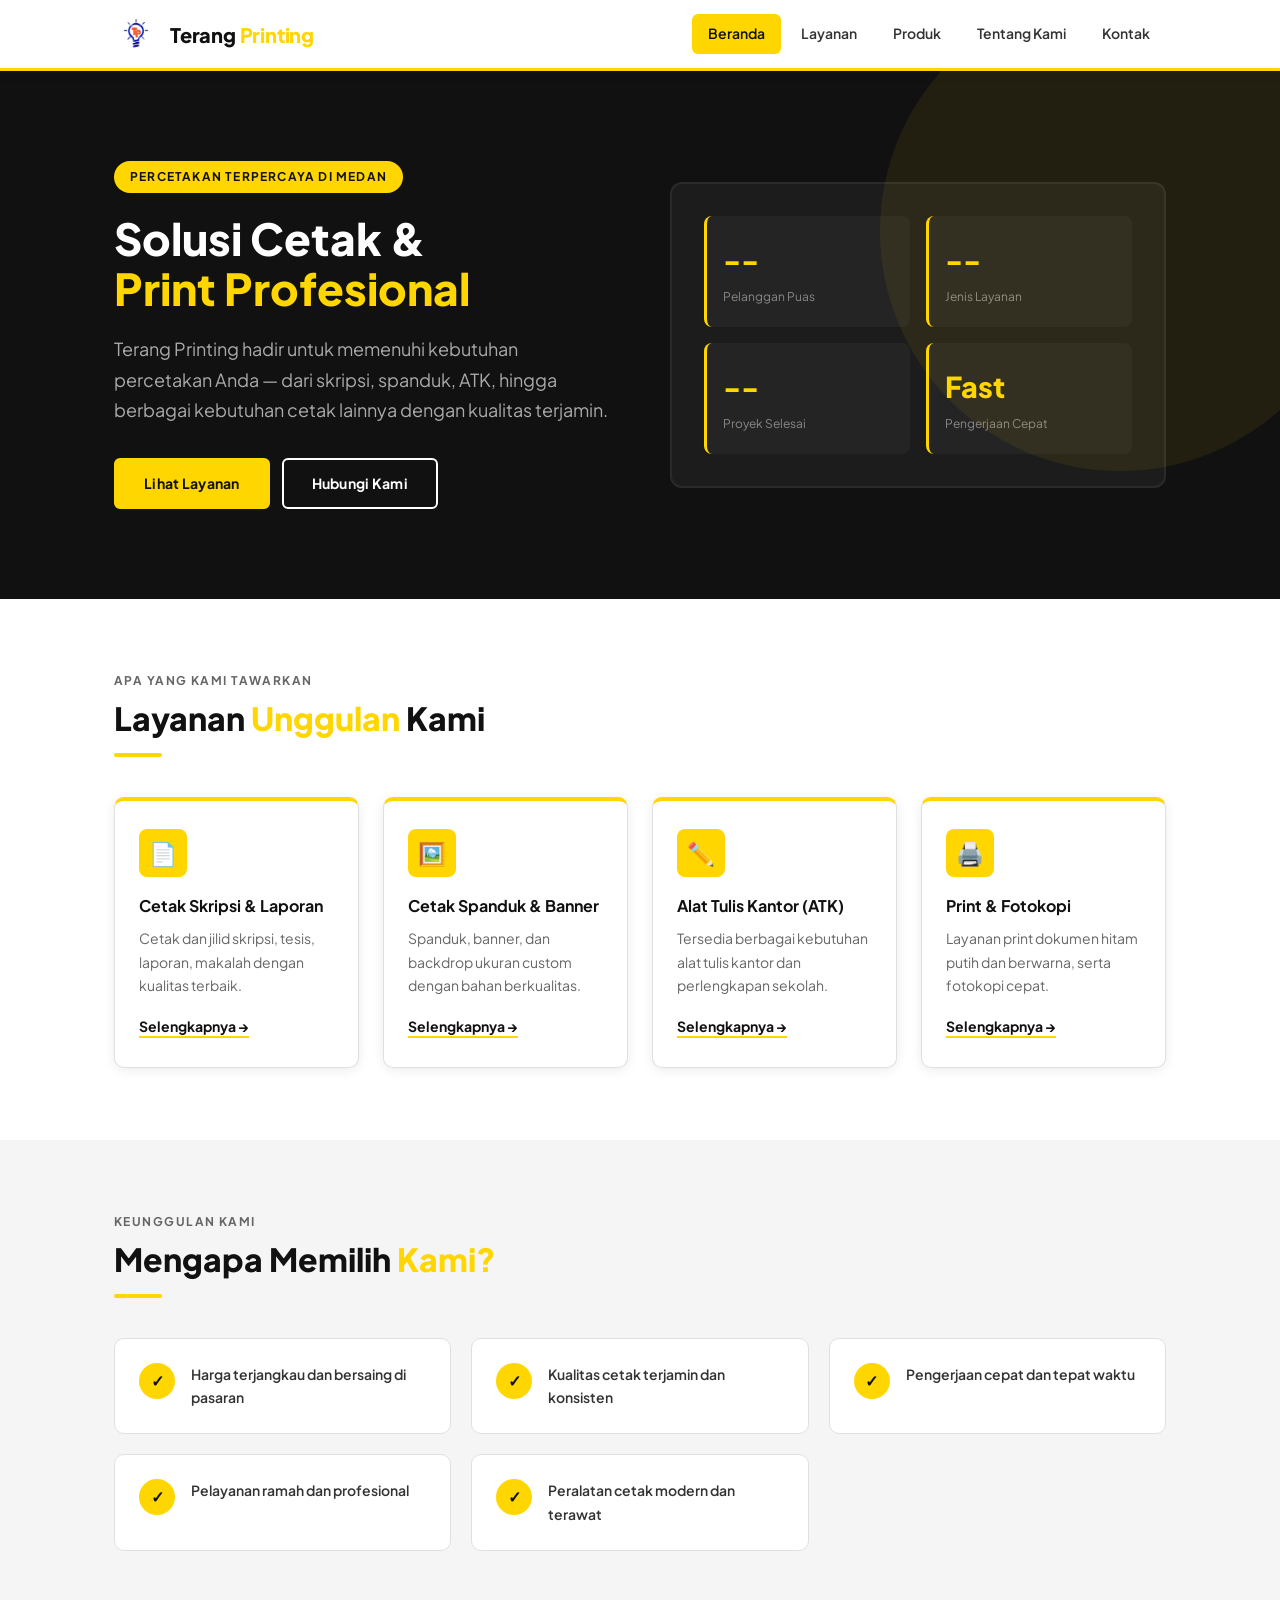
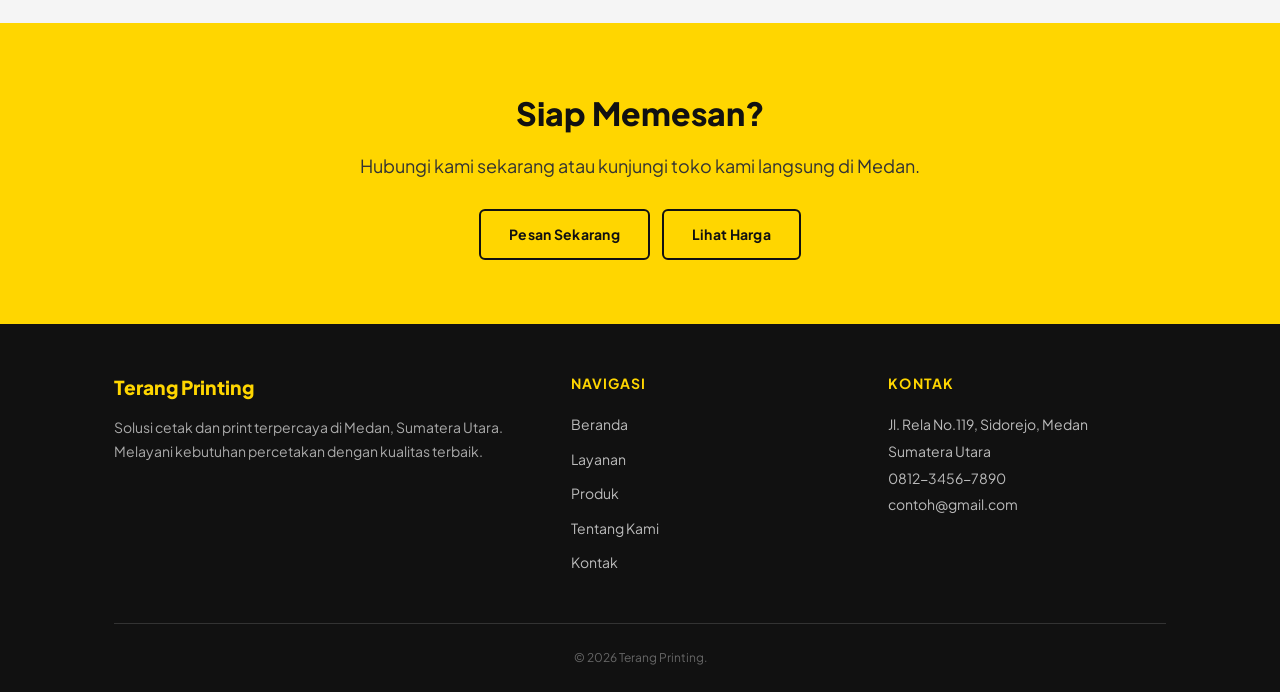
==== index.html @ 4d6fb4cc "SEO UPDATE: ADD GOOGLE SITE VERIFIVATION" ====
<!DOCTYPE html>
<html lang="id">

<head>
  <meta charset="UTF-8" />
  <meta name="viewport" content="width=device-width, initial-scale=1.0" />
  <meta name="google-site-verification" content="Sm_hhHyNmkh7zAwEBxvKxPh6xJ2yuHu2KtRw3xgrNfQ" />
  <title>Terang Printing - Beranda</title>
  <link rel="shortcut icon" href="logo.png" type="image/x-icon">
  <meta name="description"
    content="Terang Printing - Solusi cetak dan print terpercaya di Medan. Layanan skripsi, spanduk, ATK, dan lainnya." />
  <link rel="stylesheet" href="style/style.css" />
</head>

<body>

  <!-- ===== HEADER ===== -->
  <header>
    <div class="container header-inner">
      <div class="brand">
        <img src="logo.png" alt="Logo Terang Printing" />
        <a href="index.html"><span class="brand-name">Terang <span>Printing</span></span></a>
      </div>
      <nav aria-label="Navigasi Utama">
        <ul>
          <li><a href="index.html" aria-current="page">Beranda</a></li>
          <li><a href="layanan.html">Layanan</a></li>
          <li><a href="produk.html">Produk</a></li>
          <li><a href="tentang.html">Tentang Kami</a></li>
          <li><a href="kontak.html">Kontak</a></li>
        </ul>
      </nav>
    </div>
  </header>

  <main>

    <!-- ===== HERO ===== -->
    <section class="hero" aria-labelledby="hero-heading">
      <div class="container">
        <div class="hero-inner">
          <div>
            <div class="hero-badge">Percetakan Terpercaya di Medan</div>
            <h2 id="hero-heading" class="hero-title">
              Solusi Cetak &amp;<br><span>Print Profesional</span>
            </h2>
            <p class="hero-desc">
              Terang Printing hadir untuk memenuhi kebutuhan percetakan Anda — dari skripsi,
              spanduk, ATK, hingga berbagai kebutuhan cetak lainnya dengan kualitas terjamin.
            </p>
            <div class="hero-actions">
              <a href="layanan.html" class="btn btn-primary">Lihat Layanan</a>
              <a href="kontak.html" class="btn btn-outline-white">Hubungi Kami</a>
            </div>
          </div>
          <div class="hero-visual" aria-hidden="true">
            <div class="hero-stat">
              <div class="hero-stat-num">--</div>
              <div class="hero-stat-label">Pelanggan Puas</div>
            </div>
            <div class="hero-stat">
              <div class="hero-stat-num">--</div>
              <div class="hero-stat-label">Jenis Layanan</div>
            </div>
            <div class="hero-stat">
              <div class="hero-stat-num">--</div>
              <div class="hero-stat-label">Proyek Selesai</div>
            </div>
            <div class="hero-stat">
              <div class="hero-stat-num">Fast</div>
              <div class="hero-stat-label">Pengerjaan Cepat</div>
            </div>
          </div>
        </div>
      </div>
    </section>

    <!-- ===== LAYANAN UNGGULAN ===== -->
    <section class="section" aria-labelledby="layanan-heading">
      <div class="container">
        <div class="section-label">Apa yang kami tawarkan</div>
        <div class="section-title" id="layanan-heading">Layanan <span>Unggulan</span> Kami</div>
        <div class="section-divider"></div>

        <div class="services-grid">
          <div class="service-card">
            <div class="service-icon">📄</div>
            <h3>Cetak Skripsi &amp; Laporan</h3>
            <p>Cetak dan jilid skripsi, tesis, laporan, makalah dengan kualitas terbaik.</p>
            <a href="layanan.html#skripsi" class="service-link">Selengkapnya →</a>
          </div>
          <div class="service-card">
            <div class="service-icon">🖼️</div>
            <h3>Cetak Spanduk &amp; Banner</h3>
            <p>Spanduk, banner, dan backdrop ukuran custom dengan bahan berkualitas.</p>
            <a href="layanan.html#spanduk" class="service-link">Selengkapnya →</a>
          </div>
          <div class="service-card">
            <div class="service-icon">✏️</div>
            <h3>Alat Tulis Kantor (ATK)</h3>
            <p>Tersedia berbagai kebutuhan alat tulis kantor dan perlengkapan sekolah.</p>
            <a href="produk.html" class="service-link">Selengkapnya →</a>
          </div>
          <div class="service-card">
            <div class="service-icon">🖨️</div>
            <h3>Print &amp; Fotokopi</h3>
            <p>Layanan print dokumen hitam putih dan berwarna, serta fotokopi cepat.</p>
            <a href="layanan.html#print" class="service-link">Selengkapnya →</a>
          </div>
        </div>
      </div>
    </section>

    <!-- ===== KEUNGGULAN ===== -->
    <section class="section section--gray" aria-labelledby="keunggulan-heading">
      <div class="container">
        <div class="section-label">Keunggulan kami</div>
        <div class="section-title" id="keunggulan-heading">Mengapa Memilih <span>Kami?</span></div>
        <div class="section-divider"></div>

        <div class="why-grid">
          <div class="why-item">
            <div class="why-check" aria-hidden="true">✓</div>
            <p>Harga terjangkau dan bersaing di pasaran</p>
          </div>
          <div class="why-item">
            <div class="why-check" aria-hidden="true">✓</div>
            <p>Kualitas cetak terjamin dan konsisten</p>
          </div>
          <div class="why-item">
            <div class="why-check" aria-hidden="true">✓</div>
            <p>Pengerjaan cepat dan tepat waktu</p>
          </div>
          <div class="why-item">
            <div class="why-check" aria-hidden="true">✓</div>
            <p>Pelayanan ramah dan profesional</p>
          </div>
          <div class="why-item">
            <div class="why-check" aria-hidden="true">✓</div>
            <p>Peralatan cetak modern dan terawat</p>
          </div>
        </div>
      </div>
    </section>

    <!-- ===== CTA ===== -->
    <section class="cta-banner" aria-labelledby="cta-heading">
      <div class="container">
        <h2 id="cta-heading">Siap Memesan?</h2>
        <p>Hubungi kami sekarang atau kunjungi toko kami langsung di Medan.</p>
        <div class="cta-banner-actions">
          <a href="kontak.html" class="btn btn-outline">Pesan Sekarang</a>
          <a href="layanan.html" class="btn btn-outline">Lihat Harga</a>
        </div>
      </div>
    </section>

  </main>

  <!-- ===== FOOTER ===== -->
  <footer>
    <div class="container">
      <div class="footer-grid">
        <div>
          <div class="footer-brand-name">Terang Printing</div>
          <p class="footer-desc">Solusi cetak dan print terpercaya di Medan, Sumatera Utara. Melayani kebutuhan
            percetakan dengan kualitas terbaik.</p>
        </div>
        <div class="footer-col">
          <h4>Navigasi</h4>
          <ul>
            <li><a href="index.html">Beranda</a></li>
            <li><a href="layanan.html">Layanan</a></li>
            <li><a href="produk.html">Produk</a></li>
            <li><a href="tentang.html">Tentang Kami</a></li>
            <li><a href="kontak.html">Kontak</a></li>
          </ul>
        </div>
        <div class="footer-col">
          <h4>Kontak</h4>
          <address>
            Jl. Rela No.119, Sidorejo, Medan<br />
            Sumatera Utara<br />
            <a href="tel:+6281234567890">0812-3456-7890</a><br />
            <a href="mailto:contoh@gmail.com">contoh@gmail.com</a>
          </address>
        </div>
      </div>
      <div class="footer-bottom">
        <p>&copy; 2026 Terang Printing.</p>
      </div>
    </div>
  </footer>

</body>

</html>
---- style/style.css ----
@import url('https://fonts.googleapis.com/css2?family=Plus+Jakarta+Sans:wght@400;500;600;700;800&display=swap');

/* =============================================
   TERANG PRINTING — style.css
   Palet  : Kuning (#FFD600) · Putih (#FFFFFF) · Hitam (#111111)
   Font   : Plus Jakarta Sans (Google Fonts)
   =============================================

   CARA EDIT CEPAT
   ---------------
   Warna utama (kuning)  → --clr-yellow
   Warna teks utama      → --clr-black
   Warna abu-abu terang  → --clr-gray-light
   Ukuran font body      → --fs-base
   Lebar konten maks     → --max-w
   Jarak antar section   → .section { padding: ... }
============================================= */


/* ── ROOT VARIABLES ─────────────────────────── */
:root {
  /* Warna */
  --clr-yellow      : #FFD600;
  --clr-yellow-dark : #E6C000;
  --clr-black       : #111111;
  --clr-gray-dark   : #333333;
  --clr-gray        : #666666;
  --clr-gray-light  : #F5F5F5;
  --clr-border      : #E0E0E0;
  --clr-white       : #FFFFFF;

  /* Ukuran Font */
  --fs-xs   : 0.75rem;    /* 12px */
  --fs-sm   : 0.875rem;   /* 14px */
  --fs-base : 1rem;       /* 16px */
  --fs-md   : 1.125rem;   /* 18px */
  --fs-lg   : 1.5rem;     /* 24px */
  --fs-xl   : 2rem;       /* 32px */
  --fs-2xl  : 2.75rem;    /* 44px */

  /* Lain-lain */
  --radius  : 6px;
  --shadow  : 0 2px 12px rgba(0, 0, 0, 0.08);
  --max-w   : 1100px;
}


/* ── RESET ──────────────────────────────────── */
*, *::before, *::after {
  box-sizing: border-box;
  margin: 0;
  padding: 0;
}
html { scroll-behavior: smooth; }
body {
  font-family: 'Plus Jakarta Sans', sans-serif;
  font-size: var(--fs-base);
  color: var(--clr-black);
  background: var(--clr-white);
  line-height: 1.65;
}
img { display: block; max-width: 100%; }
a { text-decoration: none; color: inherit; }
ul, ol { list-style: none; }


/* ── UTILITY ────────────────────────────────── */
.container {
  max-width: var(--max-w);
  margin: 0 auto;
  padding: 0 24px;
}

/* Section umum */
.section { padding: 72px 0; }
.section--gray { background: var(--clr-gray-light); }

/* Label kecil di atas judul section */
.section-label {
  font-size: var(--fs-xs);
  font-weight: 700;
  text-transform: uppercase;
  letter-spacing: 0.12em;
  color: var(--clr-gray);
  margin-bottom: 8px;
}

/* Judul section */
.section-title {
  font-size: var(--fs-xl);
  font-weight: 800;
  color: var(--clr-black);
  line-height: 1.2;
}
.section-title span { color: var(--clr-yellow); }

/* Garis pembatas kuning di bawah judul */
.section-divider {
  width: 48px;
  height: 4px;
  background: var(--clr-yellow);
  margin: 16px 0 32px;
  border-radius: 2px;
}


/* ── TOMBOL (BUTTONS) ───────────────────────── */
.btn {
  display: inline-block;
  padding: 12px 28px;
  border-radius: var(--radius);
  font-weight: 700;
  font-size: var(--fs-sm);
  cursor: pointer;
  border: 2px solid transparent;
  letter-spacing: 0.02em;
  font-family: inherit;
}

/* Tombol kuning (utama) */
.btn-primary {
  background: var(--clr-yellow);
  color: var(--clr-black);
  border-color: var(--clr-yellow);
}
.btn-primary:hover {
  background: var(--clr-yellow-dark);
  border-color: var(--clr-yellow-dark);
}

/* Tombol outline hitam */
.btn-outline {
  background: transparent;
  color: var(--clr-black);
  border-color: var(--clr-black);
}
.btn-outline:hover {
  background: var(--clr-black);
  color: var(--clr-white);
}

/* Tombol outline putih (untuk latar gelap) */
.btn-outline-white {
  background: transparent;
  color: var(--clr-white);
  border-color: var(--clr-white);
}
.btn-outline-white:hover {
  background: var(--clr-white);
  color: var(--clr-black);
}


/* ── HEADER ─────────────────────────────────── */
header {
  position: sticky;
  top: 0;
  z-index: 100;
  background: var(--clr-white);
  border-bottom: 3px solid var(--clr-yellow);
  box-shadow: var(--shadow);
}

.header-inner {
  display: flex;
  align-items: center;
  justify-content: space-between;
  height: 68px;
}

/* Brand / Logo */
.brand {
  display: flex;
  align-items: center;
  gap: 12px;
}
.brand-name {
  font-size: 1.25rem;
  font-weight: 800;
  color: var(--clr-black);
  letter-spacing: -0.01em;
}
.brand-name span { color: var(--clr-yellow); }

/* Navigasi */
header nav ul {
  display: flex;
  gap: 4px;
  align-items: center;
}
header nav ul li a {
  display: block;
  padding: 8px 16px;
  font-size: var(--fs-sm);
  font-weight: 600;
  color: var(--clr-gray-dark);
  border-radius: var(--radius);
}
header nav ul li a:hover {
  color: var(--clr-black);
  background: var(--clr-gray-light);
}
header nav ul li a[aria-current="page"] {
  color: var(--clr-black);
  background: var(--clr-yellow);
}


/* ── PAGE BANNER (judul atas tiap halaman) ──── */
.page-banner {
  background: var(--clr-yellow);
  padding: 48px 0;
  border-bottom: 3px solid var(--clr-yellow-dark);
}
.page-banner h1 {
  font-size: var(--fs-xl);
  font-weight: 800;
  color: var(--clr-black);
}
.page-banner p {
  font-size: var(--fs-md);
  color: var(--clr-gray-dark);
  margin-top: 8px;
  max-width: 560px;
}


/* ── FOOTER ─────────────────────────────────── */
footer {
  background: var(--clr-black);
  color: var(--clr-white);
  padding: 48px 0 24px;
}

.footer-grid {
  display: grid;
  grid-template-columns: 1.5fr 1fr 1fr;
  gap: 40px;
  padding-bottom: 40px;
  border-bottom: 1px solid #333;
}

.footer-brand-name {
  font-size: 1.2rem;
  font-weight: 800;
  color: var(--clr-yellow);
  margin-bottom: 12px;
}

.footer-desc {
  font-size: var(--fs-sm);
  color: #aaa;
  line-height: 1.7;
}

.footer-col h4 {
  font-size: var(--fs-sm);
  font-weight: 700;
  color: var(--clr-yellow);
  margin-bottom: 16px;
  text-transform: uppercase;
  letter-spacing: 0.08em;
}

.footer-col ul li { margin-bottom: 8px; }
.footer-col ul li a { font-size: var(--fs-sm); color: #bbb; }
.footer-col ul li a:hover { color: var(--clr-yellow); }

.footer-col address {
  font-style: normal;
  font-size: var(--fs-sm);
  color: #bbb;
  line-height: 1.9;
}
.footer-col address a { color: #bbb; }
.footer-col address a:hover { color: var(--clr-yellow); }

.footer-bottom {
  padding-top: 24px;
  text-align: center;
  font-size: var(--fs-xs);
  color: #666;
}


/* =============================================
   BERANDA (index.html)
============================================= */

/* Hero */
.hero {
  background: var(--clr-black);
  padding: 90px 0;
  position: relative;
  overflow: hidden;
}
.hero::before {
  content: '';
  position: absolute;
  right: -80px; top: -80px;
  width: 480px; height: 480px;
  border-radius: 50%;
  background: var(--clr-yellow);
  opacity: 0.07;
}

.hero-inner {
  display: grid;
  grid-template-columns: 1fr 1fr;
  gap: 60px;
  align-items: center;
}

.hero-badge {
  display: inline-block;
  background: var(--clr-yellow);
  color: var(--clr-black);
  font-size: var(--fs-xs);
  font-weight: 700;
  text-transform: uppercase;
  letter-spacing: 0.1em;
  padding: 6px 16px;
  border-radius: 100px;
  margin-bottom: 20px;
}

.hero-title {
  font-size: var(--fs-2xl);
  font-weight: 800;
  color: var(--clr-white);
  line-height: 1.15;
  margin-bottom: 20px;
}
.hero-title span { color: var(--clr-yellow); }

.hero-desc {
  color: #aaa;
  font-size: var(--fs-md);
  margin-bottom: 32px;
  line-height: 1.7;
}

.hero-actions {
  display: flex;
  gap: 12px;
  flex-wrap: wrap;
}

/* Kotak statistik di sisi kanan hero */
.hero-visual {
  background: #1c1c1c;
  border-radius: 12px;
  border: 2px solid #2a2a2a;
  padding: 32px;
  display: grid;
  grid-template-columns: 1fr 1fr;
  gap: 16px;
}

.hero-stat {
  background: #242424;
  border-radius: 8px;
  padding: 20px 16px;
  border-left: 3px solid var(--clr-yellow);
}
.hero-stat-num {
  font-size: 1.8rem;
  font-weight: 800;
  color: var(--clr-yellow);
}
.hero-stat-label {
  font-size: var(--fs-xs);
  color: #888;
  margin-top: 4px;
}

/* Grid kartu layanan */
.services-grid {
  display: grid;
  grid-template-columns: repeat(4, 1fr);
  gap: 24px;
  margin-top: 40px;
}

.service-card {
  background: var(--clr-white);
  border: 1.5px solid var(--clr-border);
  border-radius: 10px;
  padding: 28px 24px;
  border-top: 4px solid var(--clr-yellow);
  box-shadow: var(--shadow);
}

.service-icon {
  width: 48px; height: 48px;
  background: var(--clr-yellow);
  border-radius: 8px;
  display: flex; align-items: center; justify-content: center;
  font-size: 1.4rem;
  margin-bottom: 16px;
}

.service-card h3 { font-size: var(--fs-base); font-weight: 700; margin-bottom: 8px; }
.service-card p  { font-size: var(--fs-sm); color: var(--clr-gray); margin-bottom: 16px; }
.service-link { font-size: var(--fs-sm); font-weight: 700; color: var(--clr-black); border-bottom: 2px solid var(--clr-yellow); padding-bottom: 1px; }

/* Grid "Mengapa Memilih Kami" */
.why-grid {
  display: grid;
  grid-template-columns: repeat(3, 1fr);
  gap: 20px;
  margin-top: 40px;
}

.why-item {
  display: flex; gap: 16px; align-items: flex-start;
  background: var(--clr-white);
  border: 1.5px solid var(--clr-border);
  border-radius: 10px;
  padding: 24px;
}

.why-check {
  width: 36px; height: 36px;
  background: var(--clr-yellow);
  border-radius: 50%;
  display: flex; align-items: center; justify-content: center;
  font-size: 1rem; font-weight: 800;
  flex-shrink: 0;
}

.why-item p { font-size: var(--fs-sm); font-weight: 600; color: var(--clr-gray-dark); }

/* Banner CTA */
.cta-banner {
  background: var(--clr-yellow);
  padding: 64px 0;
  text-align: center;
}
.cta-banner h2 { font-size: var(--fs-xl); font-weight: 800; color: var(--clr-black); margin-bottom: 12px; }
.cta-banner p  { font-size: var(--fs-md); color: var(--clr-gray-dark); margin-bottom: 28px; }
.cta-banner-actions { display: flex; gap: 12px; justify-content: center; }


/* =============================================
   LAYANAN (layanan.html)
============================================= */

.layanan-card {
  background: var(--clr-white);
  border: 1.5px solid var(--clr-border);
  border-radius: 10px;
  overflow: hidden;
  margin-bottom: 40px;
  box-shadow: var(--shadow);
}

.layanan-card-header {
  background: var(--clr-black);
  padding: 24px 32px;
  display: flex; align-items: center; gap: 16px;
}

.layanan-card-header .icon {
  font-size: 1.8rem;
  width: 52px; height: 52px;
  background: var(--clr-yellow);
  border-radius: 8px;
  display: flex; align-items: center; justify-content: center;
  flex-shrink: 0;
}

.layanan-card-header h2 {
  font-size: var(--fs-lg);
  font-weight: 800;
  color: var(--clr-white);
}

.layanan-card-body { padding: 32px; }
.layanan-card-body p { color: var(--clr-gray-dark); margin-bottom: 20px; }

.layanan-features {
  display: flex; flex-wrap: wrap; gap: 10px; margin-bottom: 24px;
}

.layanan-feature-tag {
  background: var(--clr-yellow);
  color: var(--clr-black);
  font-size: var(--fs-xs);
  font-weight: 700;
  padding: 6px 14px;
  border-radius: 100px;
}

/* Tabel harga */
.price-table {
  width: 100%;
  border-collapse: collapse;
  margin-bottom: 24px;
  font-size: var(--fs-sm);
}
.price-table th {
  background: var(--clr-black);
  color: var(--clr-white);
  padding: 12px 16px;
  text-align: left;
  font-weight: 700;
}
.price-table th:last-child { text-align: right; }
.price-table td {
  padding: 12px 16px;
  border-bottom: 1px solid var(--clr-border);
}
.price-table td:last-child { text-align: right; font-weight: 700; }
.price-table tr:last-child td { border-bottom: none; }
.price-table tr:hover td { background: var(--clr-gray-light); }


/* =============================================
   PRODUK (produk.html)
============================================= */

/* Navigasi filter kategori */
.produk-nav {
  display: flex; gap: 10px; flex-wrap: wrap;
  margin-bottom: 40px;
}
.produk-nav a {
  display: inline-block;
  padding: 8px 20px;
  border-radius: 100px;
  border: 2px solid var(--clr-border);
  background: var(--clr-white);
  font-size: var(--fs-sm);
  font-weight: 700;
  color: var(--clr-gray-dark);
}
.produk-nav a:hover {
  background: var(--clr-yellow);
  border-color: var(--clr-yellow);
  color: var(--clr-black);
}

/* Judul per-kategori produk */
.produk-section-title {
  font-size: var(--fs-lg);
  font-weight: 800;
  color: var(--clr-black);
  padding-bottom: 12px;
  border-bottom: 3px solid var(--clr-yellow);
  margin-bottom: 24px;
}

/* Grid kartu produk */
.produk-grid {
  display: grid;
  grid-template-columns: repeat(4, 1fr);
  gap: 20px;
  margin-bottom: 48px;
}

.produk-card {
  background: var(--clr-white);
  border: 1.5px solid var(--clr-border);
  border-radius: 10px;
  overflow: hidden;
  box-shadow: var(--shadow);
}

.produk-card-body { padding: 16px; }
.produk-card-body h3 { font-size: var(--fs-sm); font-weight: 700; margin-bottom: 4px; }
.produk-card-body p  { font-size: var(--fs-xs); color: var(--clr-gray); margin-bottom: 8px; }

.produk-price {
  font-size: var(--fs-sm);
  font-weight: 800;
  color: var(--clr-black);
  background: var(--clr-yellow);
  display: inline-block;
  padding: 2px 10px;
  border-radius: 4px;
  margin-bottom: 12px;
}

.produk-card-body .btn {
  width: 100%;
  text-align: center;
  padding: 8px;
  font-size: var(--fs-xs);
}


/* =============================================
   TENTANG KAMI (tentang.html)
============================================= */

.tentang-grid {
  display: grid;
  grid-template-columns: 1fr 1fr;
  gap: 60px;
  align-items: center;
}

.tentang-img-wrapper { position: relative; }
.tentang-img-badge {
  position: absolute;
  bottom: -16px; right: -16px;
  background: var(--clr-black);
  color: var(--clr-white);
  border-radius: 10px;
  padding: 16px 20px;
  font-weight: 800;
}
.tentang-img-badge span {
  display: block;
  font-size: var(--fs-xl);
  color: var(--clr-yellow);
}

.tentang-text h2 { font-size: var(--fs-xl); font-weight: 800; margin-bottom: 16px; }
.tentang-text p   { color: var(--clr-gray-dark); margin-bottom: 16px; font-size: var(--fs-md); }

/* Visi & Misi */
.visi-misi-grid {
  display: grid;
  grid-template-columns: 1fr 1fr;
  gap: 24px;
  margin-top: 40px;
}

.vm-card {
  background: var(--clr-white);
  border: 1.5px solid var(--clr-border);
  border-radius: 10px;
  padding: 28px;
}
.vm-card.visi { border-top: 4px solid var(--clr-yellow); }
.vm-card.misi { border-top: 4px solid var(--clr-black); }
.vm-card h3 { font-size: var(--fs-md); font-weight: 800; margin-bottom: 12px; }
.vm-card p  { font-size: var(--fs-sm); color: var(--clr-gray-dark); line-height: 1.7; }
.vm-card ul { padding-left: 0; }
.vm-card ul li {
  padding: 6px 0 6px 20px;
  border-bottom: 1px solid var(--clr-border);
  position: relative;
  font-size: var(--fs-sm);
  color: var(--clr-gray-dark);
  line-height: 1.7;
}
.vm-card ul li:last-child { border-bottom: none; }
.vm-card ul li::before {
  content: '▸';
  position: absolute; left: 0;
  color: var(--clr-yellow);
  font-weight: 800;
}

/* Strip statistik (latar hitam) */
.stats-strip {
  background: var(--clr-black);
  padding: 48px 0;
}
.stats-grid {
  display: grid;
  grid-template-columns: repeat(4, 1fr);
}
.stat-item {
  text-align: center;
  padding: 24px;
  border-right: 1px solid #2a2a2a;
}
.stat-item:last-child { border-right: none; }
.stat-num { font-size: 2.4rem; font-weight: 800; color: var(--clr-yellow); }
.stat-label {
  font-size: var(--fs-xs);
  color: #888;
  margin-top: 4px;
  text-transform: uppercase;
  letter-spacing: 0.08em;
}

/* Timeline sejarah */
.timeline { padding-left: 0; }
.timeline-item {
  display: flex; gap: 20px;
  margin-bottom: 24px;
  align-items: flex-start;
}
.timeline-dot {
  width: 40px; height: 40px;
  background: var(--clr-yellow);
  border-radius: 50%;
  display: flex; align-items: center; justify-content: center;
  font-weight: 800; font-size: var(--fs-xs);
  flex-shrink: 0;
  color: var(--clr-black);
}
.timeline-content h4 { font-weight: 700; margin-bottom: 4px; }
.timeline-content p  { font-size: var(--fs-sm); color: var(--clr-gray); }

/* Tim */
.tim-grid {
  display: grid;
  grid-template-columns: repeat(3, 1fr);
  gap: 24px;
  margin-top: 40px;
}
.tim-card {
  background: var(--clr-white);
  border: 1.5px solid var(--clr-border);
  border-radius: 10px;
  padding: 28px;
  text-align: center;
}
.tim-card h3 { font-weight: 700; margin-bottom: 4px; }
.tim-card p  { font-size: var(--fs-sm); color: var(--clr-gray); }


/* =============================================
   KONTAK (kontak.html)
============================================= */

.kontak-grid {
  display: grid;
  grid-template-columns: 1fr 1.4fr;
  gap: 48px;
}

/* Daftar info kontak */
.info-list { display: flex; flex-direction: column; gap: 20px; margin-top: 32px; }
.info-item { display: flex; gap: 16px; align-items: flex-start; }

.info-icon {
  width: 44px; height: 44px;
  background: var(--clr-yellow);
  border-radius: 8px;
  display: flex; align-items: center; justify-content: center;
  font-size: 1.2rem;
  flex-shrink: 0;
}
.info-item h4 { font-weight: 700; font-size: var(--fs-sm); margin-bottom: 4px; }
.info-item p, .info-item a { font-size: var(--fs-sm); color: var(--clr-gray-dark); }
.info-item a:hover { color: var(--clr-black); text-decoration: underline; }

/* Tabel jam operasional */
.jam-table {
  width: 100%;
  border-collapse: collapse;
  font-size: var(--fs-sm);
  margin-top: 16px;
}
.jam-table th {
  background: var(--clr-black);
  color: var(--clr-white);
  padding: 10px 16px;
  text-align: left;
  font-weight: 700;
}
.jam-table td { padding: 10px 16px; border-bottom: 1px solid var(--clr-border); }
.jam-table tr:last-child td { border-bottom: none; }
.jam-table tr:hover td { background: var(--clr-gray-light); }

/* Kotak Google Maps */
.map-box {
  background: var(--clr-gray-light);
  border: 1.5px solid var(--clr-border);
  border-radius: 10px;
  overflow: hidden;
  margin-top: 32px;
  height: 240px;
}
.map-box iframe {
  width: 100%;
  height: 100%;
  border: none;
  display: block;
}

/* ── GAMBAR OTOMATIS PAS DI CONTAINER ──────── */
/* Gambar produk di .produk-card-img */
.produk-card-img {
  min-height: 140px;
  background: var(--clr-gray-light);
  display: flex;
  align-items: center;
  justify-content: center;
  border-bottom: 1px solid var(--clr-border);
  overflow: hidden;
  font-size: 3rem;
}
.produk-card-img img {
  width: 100%;
  height: auto;
  display: block;
}

/* Gambar foto toko di tentang.html */
.tentang-img-box {
  background: var(--clr-yellow);
  border-radius: 12px;
  overflow: hidden;
  height: 360px;
}
.tentang-img-box img {
  width: 100%;
  height: 100%;
  object-fit: cover;
  display: block;
}

/* Foto tim (avatar bulat) */
.tim-avatar {
  width: 80px;
  height: 80px;
  border-radius: 50%;
  object-fit: cover;
  display: block;
  margin: 0 auto 16px;
  background: var(--clr-gray-light);
}

/* Logo di header */
.brand img {
  width: 44px;
  height: 44px;
  border-radius: 50%;
  object-fit: contain;
}

/* Kotak formulir */
.kontak-form-box {
  background: var(--clr-white);
  border: 1.5px solid var(--clr-border);
  border-radius: 12px;
  padding: 36px;
  box-shadow: var(--shadow);
}
.kontak-form-box h2 { font-size: var(--fs-lg); font-weight: 800; margin-bottom: 8px; }
.kontak-form-box > p { font-size: var(--fs-sm); color: var(--clr-gray); margin-bottom: 28px; }

/* Baris formulir dua kolom */
.form-row {
  display: grid;
  grid-template-columns: 1fr 1fr;
  gap: 16px;
}

.form-group { display: flex; flex-direction: column; gap: 6px; margin-bottom: 16px; }
.form-group label { font-size: var(--fs-sm); font-weight: 700; }
.form-group label span { color: #c0392b; }

.form-group input,
.form-group select,
.form-group textarea {
  padding: 10px 14px;
  border: 1.5px solid var(--clr-border);
  border-radius: var(--radius);
  font-family: inherit;
  font-size: var(--fs-sm);
  color: var(--clr-black);
  background: var(--clr-white);
  outline: none;
  width: 100%;
}
.form-group input:focus,
.form-group select:focus,
.form-group textarea:focus {
  border-color: var(--clr-yellow);
  box-shadow: 0 0 0 3px rgba(255, 214, 0, 0.15);
}

.form-group textarea { resize: vertical; min-height: 120px; }

/* Tombol kirim */
.btn-submit {
  width: 100%;
  padding: 14px;
  background: var(--clr-yellow);
  color: var(--clr-black);
  border: 2px solid var(--clr-yellow);
  border-radius: var(--radius);
  font-family: inherit;
  font-size: var(--fs-base);
  font-weight: 700;
  cursor: pointer;
  margin-top: 4px;
}
.btn-submit:hover { background: var(--clr-yellow-dark); border-color: var(--clr-yellow-dark); }


/* =============================================
   RESPONSIVE
============================================= */
@media (max-width: 1024px) {
  .services-grid  { grid-template-columns: repeat(2, 1fr); }
  .produk-grid    { grid-template-columns: repeat(3, 1fr); }
  .stats-grid     { grid-template-columns: repeat(2, 1fr); }
  .stat-item      { border-right: none; border-bottom: 1px solid #2a2a2a; }
  .stat-item:last-child { border-bottom: none; }
}

@media (max-width: 768px) {
  .header-inner { flex-direction: column; height: auto; padding: 12px 0; gap: 12px; }
  header nav ul { flex-wrap: wrap; justify-content: center; }

  .hero-inner     { grid-template-columns: 1fr; }
  .hero-visual    { display: none; }
  .hero-title     { font-size: 2rem; }

  .why-grid          { grid-template-columns: 1fr; }
  .tentang-grid      { grid-template-columns: 1fr; }
  .kontak-grid       { grid-template-columns: 1fr; }
  .visi-misi-grid    { grid-template-columns: 1fr; }
  .tim-grid          { grid-template-columns: repeat(2, 1fr); }
  .footer-grid       { grid-template-columns: 1fr; }

  .form-row { grid-template-columns: 1fr; }

  .produk-grid { grid-template-columns: repeat(2, 1fr); }
  .services-grid { grid-template-columns: 1fr; }

  .tentang-img-badge { display: none; }

  .section { padding: 48px 0; }
  .page-banner { padding: 32px 0; }
}

@media (max-width: 480px) {
  .produk-grid { grid-template-columns: 1fr; }
  .tim-grid    { grid-template-columns: 1fr; }
  .stats-grid  { grid-template-columns: 1fr; }
}
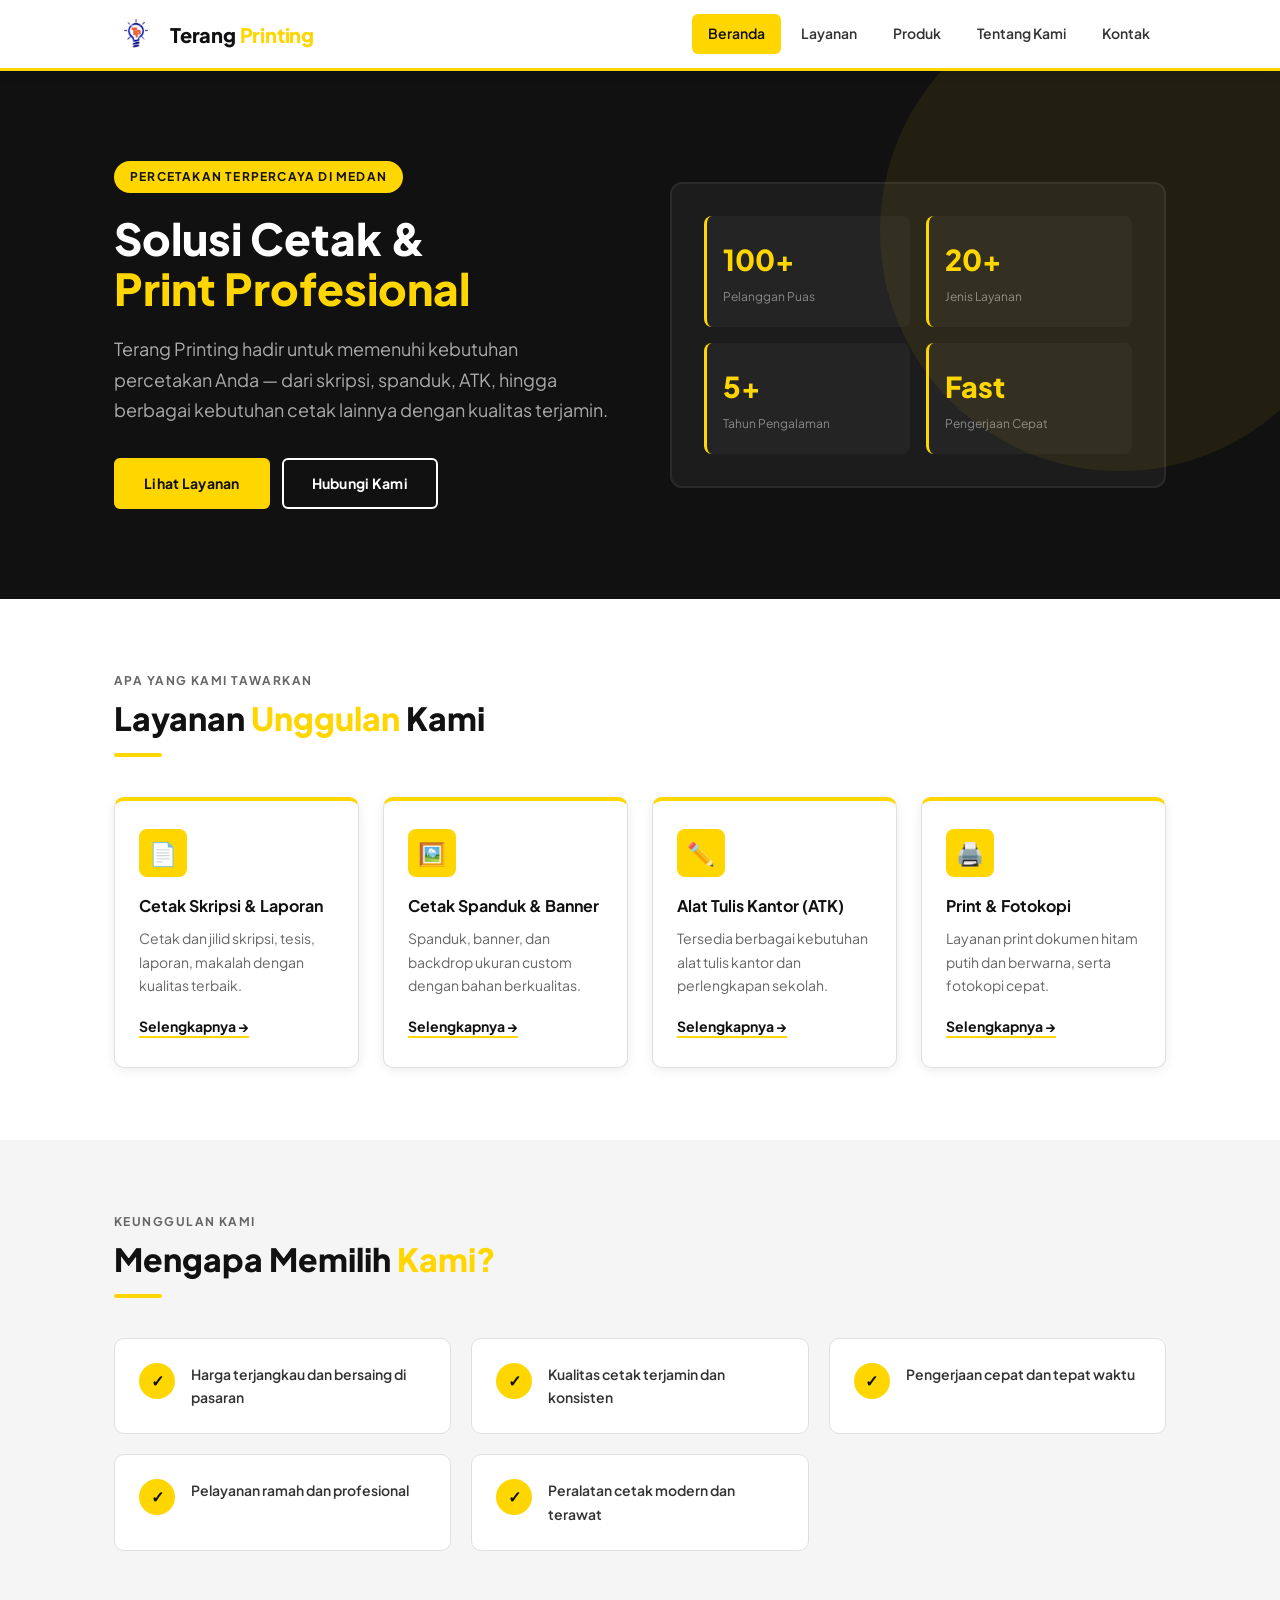
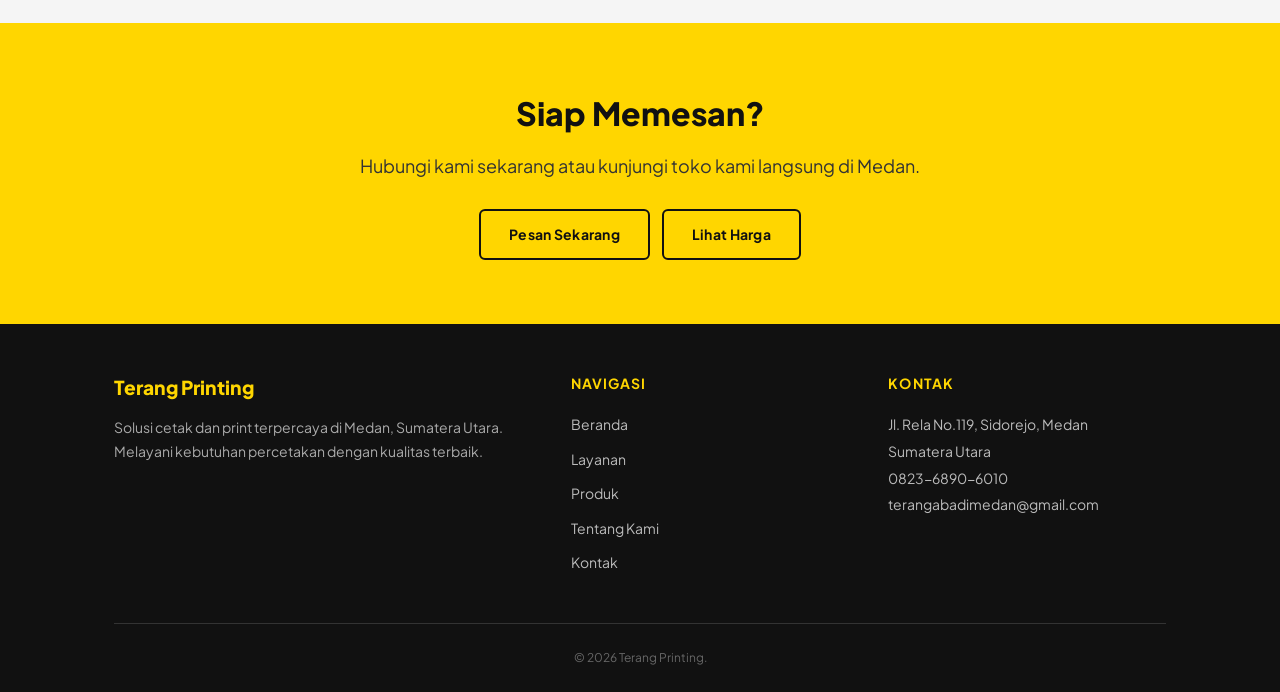
==== commit 5ef655e1: "feat: add product images, update contact details, refine content, and implement mobile navigation to" ====
--- a/index.html
+++ b/index.html
@@ -4,12 +4,16 @@
 <head>
   <meta charset="UTF-8" />
   <meta name="viewport" content="width=device-width, initial-scale=1.0" />
+  <meta property="og:title" content="Terang Printing - Percetakan Medan" />
+  <meta property="og:description" content="Solusi cetak terpercaya di Medan." />
+  <meta property="og:url" content="https://terang-printing.vercel.app/" />
   <meta name="google-site-verification" content="Sm_hhHyNmkh7zAwEBxvKxPh6xJ2yuHu2KtRw3xgrNfQ" />
   <title>Terang Printing - Beranda</title>
   <link rel="shortcut icon" href="logo.png" type="image/x-icon">
   <meta name="description"
     content="Terang Printing - Solusi cetak dan print terpercaya di Medan. Layanan skripsi, spanduk, ATK, dan lainnya." />
-  <link rel="stylesheet" href="style/style.css" />
+  <link rel="stylesheet" href="style/global.css" />
+  <link rel="stylesheet" href="style/index.css" />
 </head>
 
 <body>
@@ -21,6 +25,9 @@
         <img src="logo.png" alt="Logo Terang Printing" />
         <a href="index.html"><span class="brand-name">Terang <span>Printing</span></span></a>
       </div>
+      <button class="nav-toggle" id="navToggle" aria-label="Buka Menu Navigasi" aria-expanded="false">
+        <span></span><span></span><span></span>
+      </button>
       <nav aria-label="Navigasi Utama">
         <ul>
           <li><a href="index.html" aria-current="page">Beranda</a></li>
@@ -32,6 +39,15 @@
       </nav>
     </div>
   </header>
+
+  <script>
+    document.getElementById('navToggle').addEventListener('click', function () {
+      const header = this.closest('header');
+      const isOpen = header.classList.toggle('nav-open');
+      this.setAttribute('aria-expanded', isOpen);
+      this.setAttribute('aria-label', isOpen ? 'Tutup Menu Navigasi' : 'Buka Menu Navigasi');
+    });
+  </script>
 
   <main>
 
@@ -55,16 +71,16 @@
           </div>
           <div class="hero-visual" aria-hidden="true">
             <div class="hero-stat">
-              <div class="hero-stat-num">--</div>
+              <div class="hero-stat-num">100+</div>
               <div class="hero-stat-label">Pelanggan Puas</div>
             </div>
             <div class="hero-stat">
-              <div class="hero-stat-num">--</div>
+              <div class="hero-stat-num">20+</div>
               <div class="hero-stat-label">Jenis Layanan</div>
             </div>
             <div class="hero-stat">
-              <div class="hero-stat-num">--</div>
-              <div class="hero-stat-label">Proyek Selesai</div>
+              <div class="hero-stat-num">5+</div>
+              <div class="hero-stat-label">Tahun Pengalaman</div>
             </div>
             <div class="hero-stat">
               <div class="hero-stat-num">Fast</div>
@@ -181,8 +197,8 @@
           <address>
             Jl. Rela No.119, Sidorejo, Medan<br />
             Sumatera Utara<br />
-            <a href="tel:+6281234567890">0812-3456-7890</a><br />
-            <a href="mailto:contoh@gmail.com">contoh@gmail.com</a>
+            <a href="tel:+6281234567890">0823-6890-6010</a><br />
+            <a href="mailto:terangabadimedan@gmail.com">terangabadimedan@gmail.com</a>
           </address>
         </div>
       </div>
--- a/style/global.css
+++ b/style/global.css
@@ -0,0 +1,469 @@
+@import url('https://fonts.googleapis.com/css2?family=Plus+Jakarta+Sans:wght@400;500;600;700;800&display=swap');
+
+/* =============================================
+   TERANG PRINTING — global.css
+   Berisi: variabel warna & font, reset, utilitas,
+           tombol, header, footer, page-banner,
+           banner CTA, dan responsive global.
+
+   File ini di-link di SEMUA halaman HTML.
+   =============================================
+
+   CARA EDIT CEPAT
+   ---------------
+   Warna kuning utama   → --clr-yellow
+   Warna teks utama     → --clr-black
+   Warna abu-abu terang → --clr-gray-light
+   Ukuran font body     → --fs-base
+   Lebar konten maks    → --max-w
+   Jarak antar section  → .section { padding }
+============================================= */
+
+
+/* ── ROOT VARIABLES ─────────────────────────────────────────
+   Semua warna dan ukuran font didefinisikan di sini.
+   Cukup ubah nilai di bawah untuk mengubah tampilan global.
+─────────────────────────────────────────────────────────── */
+:root {
+  /* Warna utama */
+  --clr-yellow      : #FFD600;   /* kuning cerah — warna aksen utama */
+  --clr-yellow-dark : #E6C000;   /* kuning gelap — untuk hover tombol */
+  --clr-black       : #111111;   /* hitam — teks utama & latar gelap */
+  --clr-gray-dark   : #333333;   /* abu gelap — teks sekunder */
+  --clr-gray        : #666666;   /* abu tengah — deskripsi, label */
+  --clr-gray-light  : #F5F5F5;   /* abu terang — latar section alternating */
+  --clr-border      : #E0E0E0;   /* abu border — garis pembatas card */
+  --clr-white       : #FFFFFF;   /* putih — latar utama */
+
+  /* Ukuran font — skala konsisten dari xs sampai 2xl */
+  --fs-xs   : 0.75rem;    /* 12px — label kecil, tag */
+  --fs-sm   : 0.875rem;   /* 14px — teks body kecil, nav */
+  --fs-base : 1rem;       /* 16px — teks body standar */
+  --fs-md   : 1.125rem;   /* 18px — deskripsi, lead text */
+  --fs-lg   : 1.5rem;     /* 24px — judul kartu */
+  --fs-xl   : 2rem;       /* 32px — judul section */
+  --fs-2xl  : 2.75rem;    /* 44px — judul hero */
+
+  /* Utilitas */
+  --radius  : 6px;                          /* sudut tombol & elemen kecil */
+  --shadow  : 0 2px 12px rgba(0,0,0,0.08); /* bayangan halus untuk card */
+  --max-w   : 1100px;                       /* lebar maksimum konten */
+}
+
+
+/* ── RESET ──────────────────────────────────────────────────
+   Menghapus margin/padding bawaan browser agar tampilan
+   konsisten di semua browser.
+─────────────────────────────────────────────────────────── */
+*, *::before, *::after {
+  box-sizing: border-box;
+  margin: 0;
+  padding: 0;
+}
+html { scroll-behavior: smooth; }       /* scroll halus saat klik anchor */
+body {
+  font-family: 'Plus Jakarta Sans', sans-serif;
+  font-size: var(--fs-base);
+  color: var(--clr-black);
+  background: var(--clr-white);
+  line-height: 1.65;
+}
+img { display: block; max-width: 100%; } /* gambar tidak overflow container */
+a { text-decoration: none; color: inherit; }
+ul, ol { list-style: none; }
+
+
+/* ── UTILITAS ────────────────────────────────────────────────
+   Kelas pembantu yang digunakan di semua halaman.
+─────────────────────────────────────────────────────────── */
+
+/* Membungkus konten agar tidak terlalu lebar di layar besar */
+.container {
+  max-width: var(--max-w);
+  margin: 0 auto;
+  padding: 0 24px;
+}
+
+/* Pembungkus section dengan jarak atas-bawah standar */
+.section { padding: 72px 0; }
+
+/* Varian section dengan latar abu-abu terang (section alternating) */
+.section--gray { background: var(--clr-gray-light); }
+
+/* Label kecil di atas judul section, seperti "Apa yang kami tawarkan" */
+.section-label {
+  font-size: var(--fs-xs);
+  font-weight: 700;
+  text-transform: uppercase;
+  letter-spacing: 0.12em;
+  color: var(--clr-gray);
+  margin-bottom: 8px;
+}
+
+/* Judul utama section */
+.section-title {
+  font-size: var(--fs-xl);
+  font-weight: 800;
+  color: var(--clr-black);
+  line-height: 1.2;
+}
+/* Kata berwarna kuning di dalam judul section */
+.section-title span { color: var(--clr-yellow); }
+
+/* Garis kuning pendek di bawah judul section */
+.section-divider {
+  width: 48px;
+  height: 4px;
+  background: var(--clr-yellow);
+  margin: 16px 0 32px;
+  border-radius: 2px;
+}
+
+
+/* ── TOMBOL (BUTTONS) ────────────────────────────────────────
+   Tiga varian tombol: kuning (utama), outline hitam, outline putih.
+   Tambahkan kelas .btn beserta varian-nya ke elemen <a> atau <button>.
+─────────────────────────────────────────────────────────── */
+
+/* Base tombol — dipakai bersama varian di bawah */
+.btn {
+  display: inline-block;
+  padding: 12px 28px;
+  border-radius: var(--radius);
+  font-weight: 700;
+  font-size: var(--fs-sm);
+  cursor: pointer;
+  border: 2px solid transparent;
+  letter-spacing: 0.02em;
+  font-family: inherit;
+}
+
+/* Tombol kuning — untuk aksi utama (CTA primer) */
+.btn-primary {
+  background: var(--clr-yellow);
+  color: var(--clr-black);
+  border-color: var(--clr-yellow);
+}
+.btn-primary:hover {
+  background: var(--clr-yellow-dark);
+  border-color: var(--clr-yellow-dark);
+}
+
+/* Tombol outline hitam — untuk aksi sekunder di latar terang */
+.btn-outline {
+  background: transparent;
+  color: var(--clr-black);
+  border-color: var(--clr-black);
+}
+.btn-outline:hover {
+  background: var(--clr-black);
+  color: var(--clr-white);
+}
+
+/* Tombol outline putih — untuk aksi sekunder di latar gelap (hero) */
+.btn-outline-white {
+  background: transparent;
+  color: var(--clr-white);
+  border-color: var(--clr-white);
+}
+.btn-outline-white:hover {
+  background: var(--clr-white);
+  color: var(--clr-black);
+}
+
+
+/* ── HEADER ──────────────────────────────────────────────────
+   Header sticky di atas layar, berisi logo dan navigasi.
+   Garis kuning di bawah header sebagai aksen warna utama.
+─────────────────────────────────────────────────────────── */
+header {
+  position: sticky;   /* tetap di atas saat halaman discroll */
+  top: 0;
+  z-index: 100;       /* di atas elemen lain */
+  background: var(--clr-white);
+  border-bottom: 3px solid var(--clr-yellow);
+  box-shadow: var(--shadow);
+}
+
+/* Flex container: logo di kiri, nav di kanan */
+.header-inner {
+  display: flex;
+  align-items: center;
+  justify-content: space-between;
+  height: 68px;
+}
+
+/* Kelompok logo + nama brand */
+.brand {
+  display: flex;
+  align-items: center;
+  gap: 12px;
+}
+
+/* Logo bulat di header */
+.brand img {
+  width: 44px;
+  height: 44px;
+  border-radius: 50%;
+  object-fit: contain;
+}
+
+/* Nama brand — "Terang Printing" */
+.brand-name {
+  font-size: 1.25rem;
+  font-weight: 800;
+  color: var(--clr-black);
+  letter-spacing: -0.01em;
+}
+/* Kata "Printing" berwarna kuning */
+.brand-name span { color: var(--clr-yellow); }
+
+/* Daftar menu navigasi */
+header nav ul {
+  display: flex;
+  gap: 4px;
+  align-items: center;
+}
+header nav ul li a {
+  display: block;
+  padding: 8px 16px;
+  font-size: var(--fs-sm);
+  font-weight: 600;
+  color: var(--clr-gray-dark);
+  border-radius: var(--radius);
+}
+header nav ul li a:hover {
+  color: var(--clr-black);
+  background: var(--clr-gray-light);
+}
+/* Halaman aktif ditandai dengan latar kuning */
+header nav ul li a[aria-current="page"] {
+  color: var(--clr-black);
+  background: var(--clr-yellow);
+}
+
+
+/* ── PAGE BANNER ─────────────────────────────────────────────
+   Banner kuning di bagian atas setiap halaman (kecuali beranda).
+   Berisi judul halaman dan deskripsi singkat.
+─────────────────────────────────────────────────────────── */
+.page-banner {
+  background: var(--clr-yellow);
+  padding: 48px 0;
+  border-bottom: 3px solid var(--clr-yellow-dark);
+}
+.page-banner h1 {
+  font-size: var(--fs-xl);
+  font-weight: 800;
+  color: var(--clr-black);
+}
+.page-banner p {
+  font-size: var(--fs-md);
+  color: var(--clr-gray-dark);
+  margin-top: 8px;
+  max-width: 560px;
+}
+
+
+/* ── BANNER CTA ──────────────────────────────────────────────
+   Banner kuning berisi ajakan bertindak (Call to Action).
+   Dipakai di bagian bawah halaman Beranda, Layanan, dan Produk.
+─────────────────────────────────────────────────────────── */
+.cta-banner {
+  background: var(--clr-yellow);
+  padding: 64px 0;
+  text-align: center;
+}
+.cta-banner h2 { font-size: var(--fs-xl); font-weight: 800; color: var(--clr-black); margin-bottom: 12px; }
+.cta-banner p  { font-size: var(--fs-md); color: var(--clr-gray-dark); margin-bottom: 28px; }
+/* Wrapper tombol-tombol CTA — ditampilkan berdampingan */
+.cta-banner-actions { display: flex; gap: 12px; justify-content: center; }
+
+
+/* ── FOOTER ──────────────────────────────────────────────────
+   Footer berlatar hitam berisi info brand, navigasi, dan kontak.
+─────────────────────────────────────────────────────────── */
+footer {
+  background: var(--clr-black);
+  color: var(--clr-white);
+  padding: 48px 0 24px;
+}
+
+/* Grid 3 kolom: brand | navigasi | kontak */
+.footer-grid {
+  display: grid;
+  grid-template-columns: 1.5fr 1fr 1fr;
+  gap: 40px;
+  padding-bottom: 40px;
+  border-bottom: 1px solid #333;
+}
+
+/* Nama brand berwarna kuning di footer */
+.footer-brand-name {
+  font-size: 1.2rem;
+  font-weight: 800;
+  color: var(--clr-yellow);
+  margin-bottom: 12px;
+}
+
+/* Deskripsi singkat footer */
+.footer-desc {
+  font-size: var(--fs-sm);
+  color: #aaa;
+  line-height: 1.7;
+}
+
+/* Judul kolom footer (Navigasi, Kontak) */
+.footer-col h4 {
+  font-size: var(--fs-sm);
+  font-weight: 700;
+  color: var(--clr-yellow);
+  margin-bottom: 16px;
+  text-transform: uppercase;
+  letter-spacing: 0.08em;
+}
+
+/* Daftar link navigasi footer */
+.footer-col ul li { margin-bottom: 8px; }
+.footer-col ul li a { font-size: var(--fs-sm); color: #bbb; }
+.footer-col ul li a:hover { color: var(--clr-yellow); }
+
+/* Alamat & kontak di footer */
+.footer-col address {
+  font-style: normal;
+  font-size: var(--fs-sm);
+  color: #bbb;
+  line-height: 1.9;
+}
+.footer-col address a { color: #bbb; }
+.footer-col address a:hover { color: var(--clr-yellow); }
+
+/* Baris copyright paling bawah */
+.footer-bottom {
+  padding-top: 24px;
+  text-align: center;
+  font-size: var(--fs-xs);
+  color: #666;
+}
+
+
+/* ── TOMBOL HAMBURGER (MOBILE TOGGLE) ────────────────────────
+   Tombol hamburger untuk navigasi mobile.
+   Tersembunyi di desktop, muncul di layar ≤ 768px.
+─────────────────────────────────────────────────────────── */
+.nav-toggle {
+  display: none;          /* tersembunyi di desktop */
+  background: none;
+  border: none;
+  cursor: pointer;
+  padding: 8px;
+  z-index: 110;
+  position: relative;
+}
+
+/* Tiga garis hamburger dibuat dari span */
+.nav-toggle span {
+  display: block;
+  width: 24px;
+  height: 2.5px;
+  background: var(--clr-black);
+  border-radius: 2px;
+  transition: transform 0.3s ease, opacity 0.3s ease;
+}
+.nav-toggle span + span {
+  margin-top: 5px;
+}
+
+/* Animasi hamburger → X saat menu terbuka */
+header.nav-open .nav-toggle span:nth-child(1) {
+  transform: translateY(7.5px) rotate(45deg);
+}
+header.nav-open .nav-toggle span:nth-child(2) {
+  opacity: 0;
+  transform: scaleX(0);
+}
+header.nav-open .nav-toggle span:nth-child(3) {
+  transform: translateY(-7.5px) rotate(-45deg);
+}
+
+
+/* ── RESPONSIVE GLOBAL ───────────────────────────────────────
+   Penyesuaian layout untuk layar tablet dan ponsel.
+   Responsive spesifik per halaman ada di masing-masing file css.
+─────────────────────────────────────────────────────────── */
+
+/* Tablet & Mobile (maks 768px) */
+@media (max-width: 768px) {
+
+  /* Header tetap horizontal, tombol hamburger muncul */
+  .header-inner {
+    flex-wrap: wrap;
+    height: auto;
+    padding: 12px 24px;
+  }
+
+  /* Tampilkan tombol hamburger */
+  .nav-toggle {
+    display: flex;
+    flex-direction: column;
+    justify-content: center;
+    align-items: center;
+  }
+
+  /* Sembunyikan menu navigasi secara default di mobile */
+  header nav {
+    width: 100%;
+    max-height: 0;
+    overflow: hidden;
+    transition: max-height 0.4s cubic-bezier(0.4, 0, 0.2, 1),
+                opacity 0.3s ease;
+    opacity: 0;
+  }
+
+  /* Tampilkan menu saat header punya kelas .nav-open */
+  header.nav-open nav {
+    max-height: 400px;   /* cukup tinggi untuk semua menu */
+    opacity: 1;
+  }
+
+  /* Menu jadi vertikal di mobile */
+  header nav ul {
+    flex-direction: column;
+    align-items: stretch;
+    gap: 0;
+    padding: 12px 0 4px;
+    border-top: 1px solid var(--clr-border);
+    margin-top: 12px;
+  }
+
+  header nav ul li a {
+    display: block;
+    padding: 12px 16px;
+    font-size: var(--fs-base);
+    border-radius: 0;
+    border-bottom: 1px solid var(--clr-border);
+    transition: background 0.2s ease, padding-left 0.2s ease;
+  }
+
+  header nav ul li:last-child a {
+    border-bottom: none;
+  }
+
+  header nav ul li a:hover {
+    padding-left: 24px;
+    background: var(--clr-gray-light);
+  }
+
+  /* Footer jadi 1 kolom */
+  .footer-grid { grid-template-columns: 1fr; }
+
+  /* Jarak section lebih kecil di mobile */
+  .section { padding: 48px 0; }
+  .page-banner { padding: 32px 0; }
+
+  /* CTA banner tombol bisa stack di mobile */
+  .cta-banner-actions {
+    flex-direction: column;
+    align-items: center;
+  }
+}
--- a/style/index.css
+++ b/style/index.css
@@ -0,0 +1,217 @@
+/* =============================================
+   TERANG PRINTING — index.css
+   Berisi: gaya khusus halaman Beranda (index.html)
+   Pastikan global.css sudah di-link sebelum file ini.
+============================================= */
+
+
+/* ── HERO SECTION ────────────────────────────────────────────
+   Section utama berlatar hitam dengan judul besar.
+   Terdiri dari dua kolom: teks di kiri, kotak statistik di kanan.
+─────────────────────────────────────────────────────────── */
+.hero {
+  background: var(--clr-black);
+  padding: 90px 0;
+  position: relative;
+  overflow: hidden;
+}
+
+/* Lingkaran kuning transparan sebagai dekorasi latar hero */
+.hero::before {
+  content: '';
+  position: absolute;
+  right: -80px;
+  top: -80px;
+  width: 480px;
+  height: 480px;
+  border-radius: 50%;
+  background: var(--clr-yellow);
+  opacity: 0.07;
+}
+
+/* Layout dua kolom: teks | kotak statistik */
+.hero-inner {
+  display: grid;
+  grid-template-columns: 1fr 1fr;
+  gap: 60px;
+  align-items: center;
+}
+
+/* Badge kecil di atas judul hero */
+.hero-badge {
+  display: inline-block;
+  background: var(--clr-yellow);
+  color: var(--clr-black);
+  font-size: var(--fs-xs);
+  font-weight: 700;
+  text-transform: uppercase;
+  letter-spacing: 0.1em;
+  padding: 6px 16px;
+  border-radius: 100px;
+  margin-bottom: 20px;
+}
+
+/* Judul utama hero — ukuran paling besar di seluruh web */
+.hero-title {
+  font-size: var(--fs-2xl);
+  font-weight: 800;
+  color: var(--clr-white);
+  line-height: 1.15;
+  margin-bottom: 20px;
+}
+/* Kata berwarna kuning di judul hero */
+.hero-title span { color: var(--clr-yellow); }
+
+/* Deskripsi singkat di bawah judul hero */
+.hero-desc {
+  color: #aaa;
+  font-size: var(--fs-md);
+  margin-bottom: 32px;
+  line-height: 1.7;
+}
+
+/* Baris tombol aksi hero */
+.hero-actions {
+  display: flex;
+  gap: 12px;
+  flex-wrap: wrap;
+}
+
+/* Kotak grid statistik di kanan hero */
+.hero-visual {
+  background: #1c1c1c;
+  border-radius: 12px;
+  border: 2px solid #2a2a2a;
+  padding: 32px;
+  display: grid;
+  grid-template-columns: 1fr 1fr;  /* 2x2 grid statistik */
+  gap: 16px;
+}
+
+/* Satu item statistik (angka + label) */
+.hero-stat {
+  background: #242424;
+  border-radius: 8px;
+  padding: 20px 16px;
+  border-left: 3px solid var(--clr-yellow); /* aksen garis kuning kiri */
+}
+.hero-stat-num {
+  font-size: 1.8rem;
+  font-weight: 800;
+  color: var(--clr-yellow);
+}
+.hero-stat-label {
+  font-size: var(--fs-xs);
+  color: #888;
+  margin-top: 4px;
+}
+
+
+/* ── LAYANAN UNGGULAN ────────────────────────────────────────
+   Grid 4 kartu layanan di bawah hero.
+─────────────────────────────────────────────────────────── */
+
+/* Grid 4 kolom untuk kartu layanan */
+.services-grid {
+  display: grid;
+  grid-template-columns: repeat(4, 1fr);
+  gap: 24px;
+  margin-top: 40px;
+}
+
+/* Kartu layanan individual */
+.service-card {
+  background: var(--clr-white);
+  border: 1.5px solid var(--clr-border);
+  border-radius: 10px;
+  padding: 28px 24px;
+  border-top: 4px solid var(--clr-yellow); /* aksen kuning di atas card */
+  box-shadow: var(--shadow);
+}
+
+/* Ikon kartu layanan — kotak kuning */
+.service-icon {
+  width: 48px;
+  height: 48px;
+  background: var(--clr-yellow);
+  border-radius: 8px;
+  display: flex;
+  align-items: center;
+  justify-content: center;
+  font-size: 1.4rem;
+  margin-bottom: 16px;
+}
+
+.service-card h3 { font-size: var(--fs-base); font-weight: 700; margin-bottom: 8px; }
+.service-card p  { font-size: var(--fs-sm); color: var(--clr-gray); margin-bottom: 16px; }
+
+/* Link "Selengkapnya →" dengan garis bawah kuning */
+.service-link {
+  font-size: var(--fs-sm);
+  font-weight: 700;
+  color: var(--clr-black);
+  border-bottom: 2px solid var(--clr-yellow);
+  padding-bottom: 1px;
+}
+
+
+/* ── MENGAPA MEMILIH KAMI ────────────────────────────────────
+   Grid 3 kolom berisi keunggulan dengan ikon centang kuning.
+─────────────────────────────────────────────────────────── */
+
+/* Grid 3 kolom untuk daftar keunggulan */
+.why-grid {
+  display: grid;
+  grid-template-columns: repeat(3, 1fr);
+  gap: 20px;
+  margin-top: 40px;
+}
+
+/* Satu item keunggulan: ikon centang + teks */
+.why-item {
+  display: flex;
+  gap: 16px;
+  align-items: flex-start;
+  background: var(--clr-white);
+  border: 1.5px solid var(--clr-border);
+  border-radius: 10px;
+  padding: 24px;
+}
+
+/* Lingkaran kuning berisi tanda centang */
+.why-check {
+  width: 36px;
+  height: 36px;
+  background: var(--clr-yellow);
+  border-radius: 50%;
+  display: flex;
+  align-items: center;
+  justify-content: center;
+  font-size: 1rem;
+  font-weight: 800;
+  flex-shrink: 0; /* tidak mengecil saat teks panjang */
+}
+
+.why-item p { font-size: var(--fs-sm); font-weight: 600; color: var(--clr-gray-dark); }
+
+
+/* ── RESPONSIVE BERANDA ──────────────────────────────────────
+─────────────────────────────────────────────────────────── */
+
+/* Tablet */
+@media (max-width: 1024px) {
+  /* Layanan jadi 2 kolom */
+  .services-grid { grid-template-columns: repeat(2, 1fr); }
+}
+
+/* Ponsel */
+@media (max-width: 768px) {
+  /* Hero jadi 1 kolom, kotak statistik disembunyikan */
+  .hero-inner  { grid-template-columns: 1fr; }
+  .hero-visual { display: none; }
+  .hero-title  { font-size: 2rem; }
+
+  /* Layanan & keunggulan jadi 1 kolom */
+  .services-grid { grid-template-columns: 1fr; }
+  .why-grid      { grid-template-columns: 1fr; }
+}
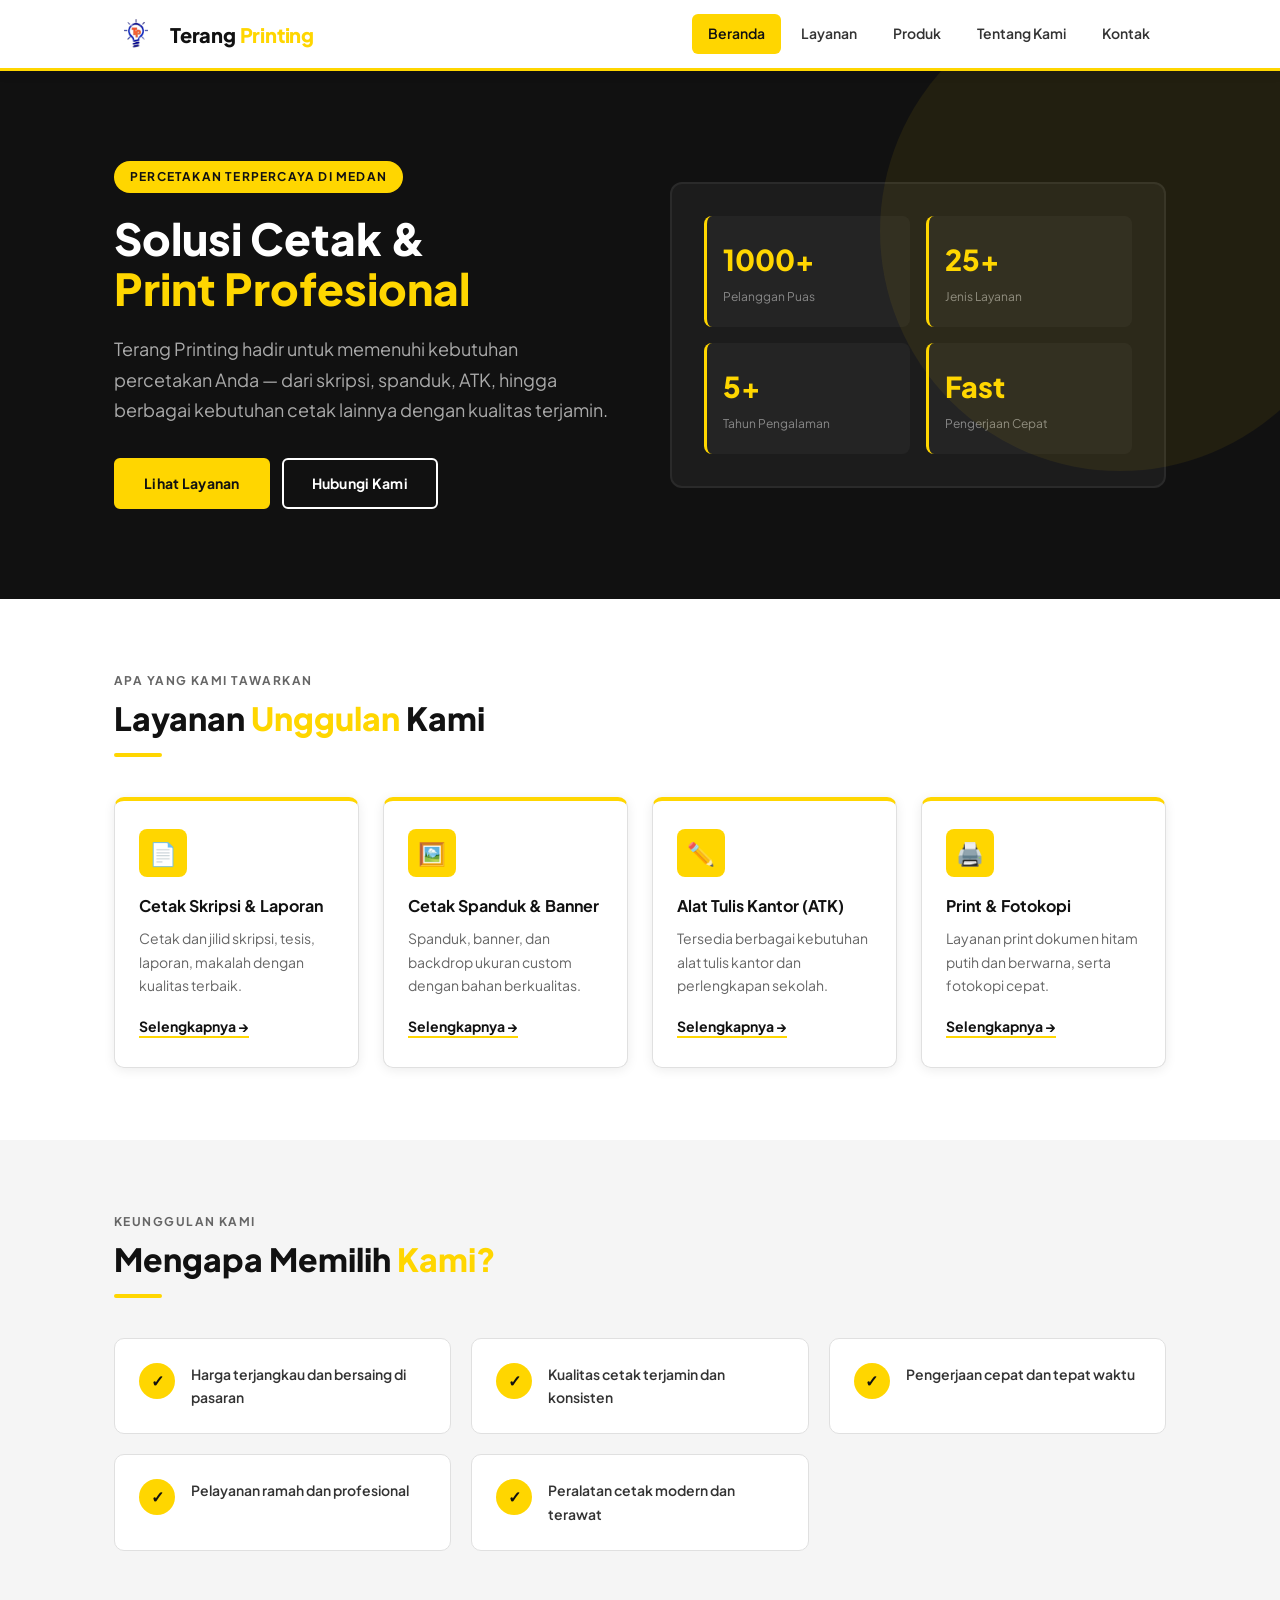
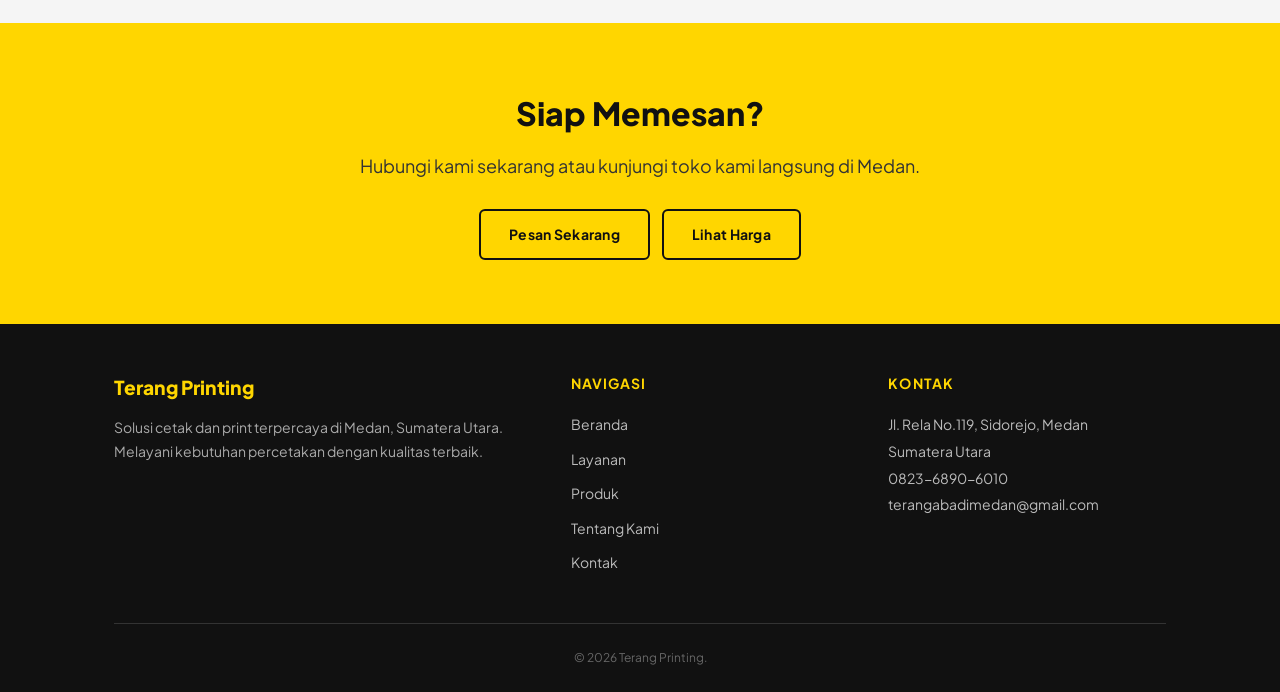
==== commit 062bc19a: "feat: update company statistics and remove history section in tentang.html" ====
--- a/index.html
+++ b/index.html
@@ -7,6 +7,8 @@
   <meta property="og:title" content="Terang Printing - Percetakan Medan" />
   <meta property="og:description" content="Solusi cetak terpercaya di Medan." />
   <meta property="og:url" content="https://terang-printing.vercel.app/" />
+  <meta property="og:site_name" content="Terang Printing" />
+  <meta property="og:type" content="website" />
   <meta name="google-site-verification" content="Sm_hhHyNmkh7zAwEBxvKxPh6xJ2yuHu2KtRw3xgrNfQ" />
   <title>Terang Printing - Beranda</title>
   <link rel="shortcut icon" href="logo.png" type="image/x-icon">
@@ -14,6 +16,15 @@
     content="Terang Printing - Solusi cetak dan print terpercaya di Medan. Layanan skripsi, spanduk, ATK, dan lainnya." />
   <link rel="stylesheet" href="style/global.css" />
   <link rel="stylesheet" href="style/index.css" />
+  <script type="application/ld+json">
+  {
+    "@context": "https://schema.org",
+    "@type": "WebSite",
+    "name": "Terang Printing",
+    "alternateName": "Terang Printing Medan",
+    "url": "https://terang-printing.vercel.app/"
+  }
+  </script>
 </head>
 
 <body>
@@ -71,11 +82,11 @@
           </div>
           <div class="hero-visual" aria-hidden="true">
             <div class="hero-stat">
-              <div class="hero-stat-num">100+</div>
+              <div class="hero-stat-num">1000+</div>
               <div class="hero-stat-label">Pelanggan Puas</div>
             </div>
             <div class="hero-stat">
-              <div class="hero-stat-num">20+</div>
+              <div class="hero-stat-num">25+</div>
               <div class="hero-stat-label">Jenis Layanan</div>
             </div>
             <div class="hero-stat">
